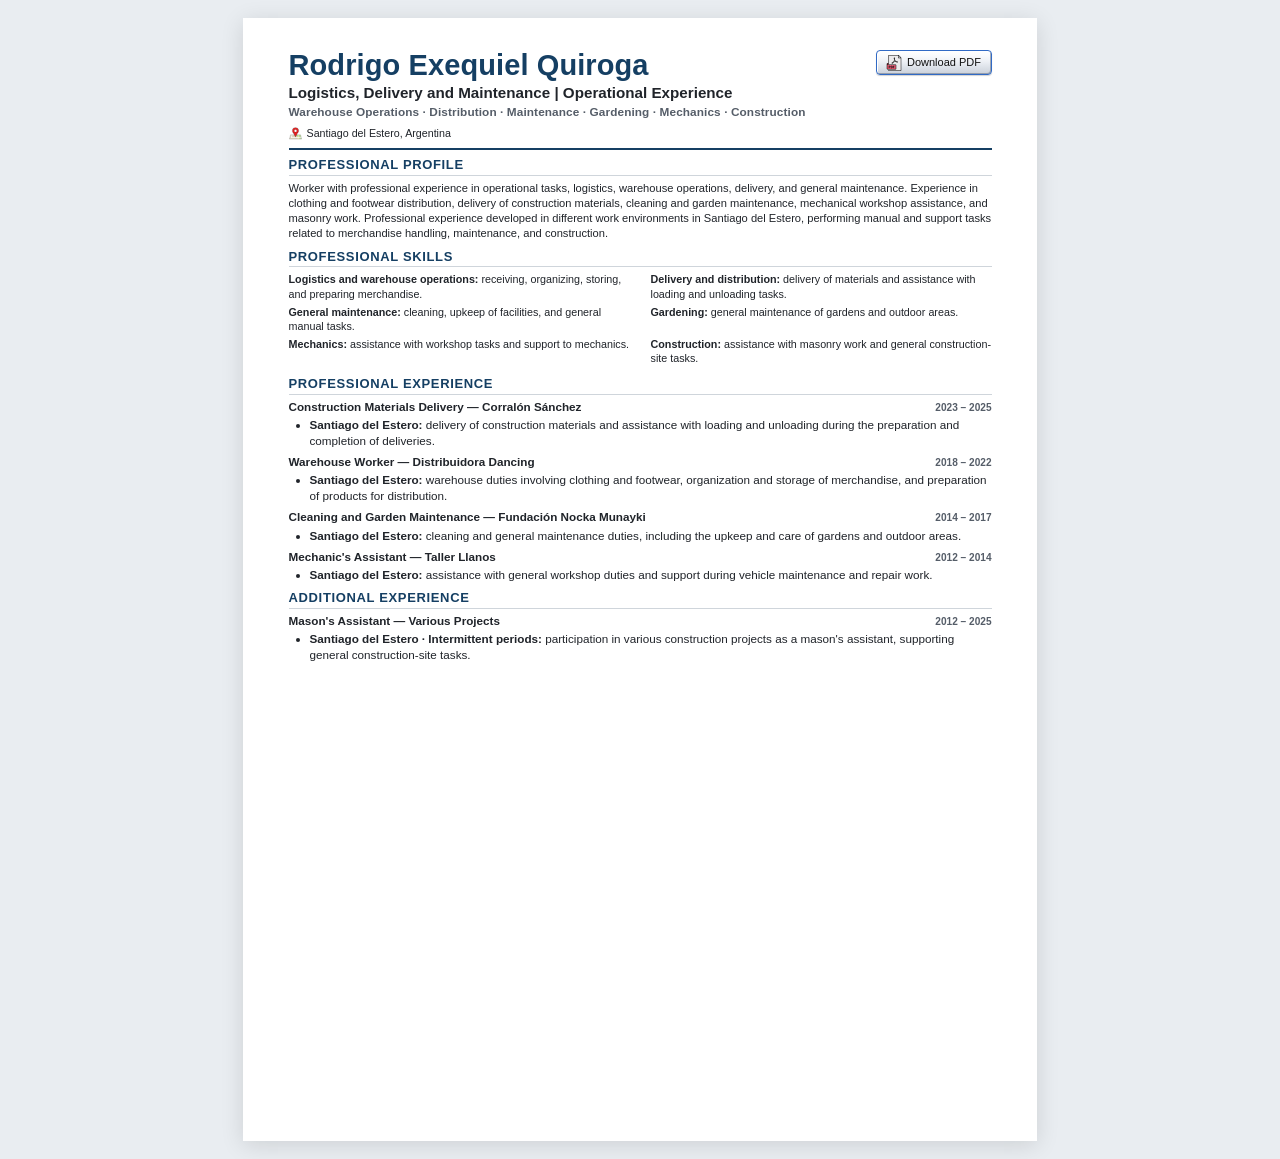
==== index_en.html @ 8ad42e9e "Commit inicial: CV de Rody" ====
<!DOCTYPE html>

<html lang="en">
<head>
<meta charset="utf-8"/>
<meta content="width=device-width, initial-scale=1.0" name="viewport"/>
<meta content="Curriculum Vitae of Rodrigo Exequiel Quiroga: experience in logistics, warehouse operations, delivery, maintenance, gardening, mechanics, and construction." name="description"/>
<title>Curriculum Vitae | Rodrigo Exequiel Quiroga</title>
<link href="css/style.css" rel="stylesheet"/>
<link href="css/print.css" media="print" rel="stylesheet"/>
</head>

<body>
<main class="cv">

<header class="cv-header">

<div class="header-top">
<h1>Rodrigo Exequiel Quiroga</h1>

<a
    aria-label="Download résumé in PDF"
    class="pdf-download"
    download
    href="pdf/cv_english.pdf"
>
<img alt="" aria-hidden="true" src="thumbnails/pdf.png"/>
<span>Download PDF</span>
</a>
</div>

<p class="headline">
    Logistics, Delivery and Maintenance
    <span aria-hidden="true">|</span>
    Operational Experience
</p>

<p class="specialties">
    Warehouse Operations · Distribution · Maintenance · Gardening · Mechanics · Construction
</p>

<address class="contact">
<span class="contact-item">
<img alt="" aria-hidden="true" src="thumbnails/location.png"/>
<span>Santiago del Estero, Argentina</span>
</span>
</address>

</header>


<section aria-labelledby="profile">
<h2 id="profile">Professional Profile</h2>

<p>
    Worker with professional experience in operational tasks, logistics, warehouse
    operations, delivery, and general maintenance. Experience in clothing and footwear
    distribution, delivery of construction materials, cleaning and garden maintenance,
    mechanical workshop assistance, and masonry work. Professional experience developed
    in different work environments in Santiago del Estero, performing manual and support
    tasks related to merchandise handling, maintenance, and construction.
</p>

</section>


<section aria-labelledby="skills">
<h2 id="skills">Professional Skills</h2>

<div class="skills">

<p>
<strong>Logistics and warehouse operations:</strong>
    receiving, organizing, storing, and preparing merchandise.
</p>

<p>
<strong>Delivery and distribution:</strong>
    delivery of materials and assistance with loading and unloading tasks.
</p>

<p>
<strong>General maintenance:</strong>
    cleaning, upkeep of facilities, and general manual tasks.
</p>

<p>
<strong>Gardening:</strong>
    general maintenance of gardens and outdoor areas.
</p>

<p>
<strong>Mechanics:</strong>
    assistance with workshop tasks and support to mechanics.
</p>

<p>
<strong>Construction:</strong>
    assistance with masonry work and general construction-site tasks.
</p>

</div>
</section>


<section aria-labelledby="experience">
<h2 id="experience">Professional Experience</h2>


<article class="entry">

<div class="entry-heading">
<h3>
    Construction Materials Delivery — Corralón Sánchez
</h3>
<p class="date">2023 – 2025</p>
</div>

<ul class="experience-list">
<li>
<strong>Santiago del Estero:</strong>
    delivery of construction materials and assistance with loading
    and unloading during the preparation and completion of deliveries.
</li>
</ul>

</article>


<article class="entry">

<div class="entry-heading">
<h3>
    Warehouse Worker — Distribuidora Dancing
</h3>
<p class="date">2018 – 2022</p>
</div>

<ul class="experience-list">
<li>
<strong>Santiago del Estero:</strong>
    warehouse duties involving clothing and footwear, organization
    and storage of merchandise, and preparation of products for distribution.
</li>
</ul>

</article>


<article class="entry">

<div class="entry-heading">
<h3>
    Cleaning and Garden Maintenance — Fundación Nocka Munayki
</h3>
<p class="date">2014 – 2017</p>
</div>

<ul class="experience-list">
<li>
<strong>Santiago del Estero:</strong>
    cleaning and general maintenance duties, including the upkeep
    and care of gardens and outdoor areas.
</li>
</ul>

</article>


<article class="entry">

<div class="entry-heading">
<h3>
    Mechanic's Assistant — Taller Llanos
</h3>
<p class="date">2012 – 2014</p>
</div>

<ul class="experience-list">
<li>
<strong>Santiago del Estero:</strong>
    assistance with general workshop duties and support during
    vehicle maintenance and repair work.
</li>
</ul>

</article>

</section>


<section aria-labelledby="additional-experience">
<h2 id="additional-experience">Additional Experience</h2>

<article class="entry">

<div class="entry-heading">
<h3>
    Mason's Assistant — Various Projects
</h3>
<p class="date">2012 – 2025</p>
</div>

<ul class="experience-list">
<li>
<strong>Santiago del Estero · Intermittent periods:</strong>
    participation in various construction projects as a mason's assistant,
    supporting general construction-site tasks.
</li>
</ul>

</article>

</section>


</main>
</body>
</html>
---- css/style.css ----
/* ==========================================================
   CV — José Federico Castro Tramontina
   Diseño sobrio, ATS-friendly y preparado para A4.
   ========================================================== */

:root {
    --text: #20242a;
    --muted: #555d68;
    --accent: #153f63;
    --rule: #cfd5db;
    --paper: #ffffff;
    --screen-bg: #e9edf1;
}

*,
*::before,
*::after {
    box-sizing: border-box;
}

html {
    font-size: 16px;
}

body {
    margin: 0;
    color: var(--text);
    background: var(--screen-bg);
    font-family: Arial, Helvetica, sans-serif;
    line-height: 1.36;
    text-rendering: optimizeLegibility;
    -webkit-font-smoothing: antialiased;
}

a {
    color: inherit;
    text-decoration: none;
}

a:hover,
a:focus-visible {
    color: var(--accent);
    text-decoration: underline;
}

/* ==========================================================
   Página A4
   ========================================================== */

.cv {
    width: 210mm;
    min-height: 297mm;
    margin: 18px auto;
    padding: 8.5mm 12mm;
    background: var(--paper);
    box-shadow: 0 4px 22px rgba(0, 0, 0, 0.12);
}

/* ==========================================================
   Encabezado
   ========================================================== */

.cv-header {
    padding-bottom: 8px;
    border-bottom: 2px solid var(--accent);
}

.header-top {
    display: flex;
    align-items: flex-start;
    justify-content: space-between;
    gap: 18px;
}

h1,
h2,
h3,
p {
    margin-top: 0;
}

h1 {
    margin-bottom: 3px;
    color: var(--accent);
    font-size: 29px;
    line-height: 1.05;
    letter-spacing: 0.1px;
}

/* ==========================================================
   Botón de descarga PDF estilo Windows XP
   ========================================================== */

.pdf-download {
    display: inline-flex;
    flex: 0 0 auto;
    align-items: center;
    justify-content: center;
    gap: 5px;

    min-width: 116px;
    height: 25px;
    margin: 0;
    padding: 2px 9px;

    color: #111111;

    background:
        linear-gradient(
            to bottom,
            #ffffff 0%,
            #fafbfd 18%,
            #edf0f5 46%,
            #dce1e8 72%,
            #cbd1da 100%
        );

    border: 1px solid #316ac5;
    border-radius: 4px;

    box-shadow:
        inset 1px 1px 0 rgba(255, 255, 255, 1),
        inset -1px -1px 0 rgba(103, 116, 136, 0.55),
        0 1px 1px rgba(0, 0, 0, 0.18);

    font-family: Arial, Helvetica, sans-serif;
    font-size: 11px;
    font-weight: 400;
    line-height: 1;

    white-space: nowrap;
    text-decoration: none;

    cursor: pointer;
    user-select: none;
}

.pdf-download img {
    width: 16px;
    height: 16px;
    flex: 0 0 16px;
    object-fit: contain;
}

.pdf-download:hover,
.pdf-download:focus-visible {
    color: #111111;

    background:
        linear-gradient(
            to bottom,
            #ffffff 0%,
            #ffffff 20%,
            #f2f6fb 48%,
            #e1eaf5 74%,
            #ccdced 100%
        );

    border-color: #0a4fa3;

    text-decoration: none;
    outline: none;
}

.pdf-download:focus-visible {
    box-shadow:
        inset 1px 1px 0 rgba(255, 255, 255, 1),
        inset -1px -1px 0 rgba(103, 116, 136, 0.55),
        0 0 0 2px rgba(49, 106, 197, 0.25);
}

.pdf-download:active {
    padding-top: 3px;
    padding-bottom: 1px;

    background:
        linear-gradient(
            to bottom,
            #c9ced7 0%,
            #dce1e8 38%,
            #eef1f5 72%,
            #fafbfc 100%
        );

    box-shadow:
        inset 1px 1px 1px rgba(45, 54, 68, 0.45),
        inset -1px -1px 0 rgba(255, 255, 255, 0.9);
}

.headline {
    margin-bottom: 3px;
    font-size: 15.2px;
    font-weight: 700;
    line-height: 1.2;
}

.specialties {
    margin-bottom: 7px;
    color: var(--muted);
    font-size: 11.8px;
    font-weight: 600;
    line-height: 1.25;
    letter-spacing: 0.1px;
}

.contact {
    display: flex;
    flex-wrap: wrap;
    gap: 5px 15px;
    margin: 0;
    font-size: 10.7px;
    font-style: normal;
    line-height: 1.25;
}

.contact a,
.contact-item {
    display: inline-flex;
    align-items: center;
    gap: 5px;
    white-space: nowrap;
}

.contact img {
    width: 13px;
    height: 13px;
    flex: 0 0 13px;
    object-fit: contain;
}

.availability {
    margin: 5px 0 0;
    color: var(--muted);
    font-size: 10.6px;
    font-weight: 600;
    line-height: 1.25;
}

/* ==========================================================
   Secciones generales
   ========================================================== */

section {
    margin-top: 8px;
}

h2 {
    margin-bottom: 5px;
    padding-bottom: 2px;
    border-bottom: 1px solid var(--rule);
    color: var(--accent);
    font-size: 13px;
    line-height: 1.15;
    letter-spacing: 0.65px;
    text-transform: uppercase;
}

h3 {
    margin-bottom: 1px;
    font-size: 11.7px;
    line-height: 1.24;
}

p {
    margin-bottom: 4px;
    font-size: 11.15px;
    line-height: 1.36;
}

/* ==========================================================
   Perfil profesional
   ========================================================== */

section[aria-labelledby="perfil"] > p {
    text-align: justify;
    text-justify: inter-word;
    hyphens: auto;
}

/* ==========================================================
   Competencias técnicas
   ========================================================== */

.skills {
    display: grid;
    grid-template-columns: 1fr 1fr;
    column-gap: 21px;
    row-gap: 1px;
}

.skills p {
    margin-bottom: 3px;
    font-size: 10.75px;
    line-height: 1.32;
}

/* ==========================================================
   Experiencia profesional
   ========================================================== */

.entry {
    margin-bottom: 6px;
    break-inside: avoid;
    page-break-inside: avoid;
}

.entry:last-child {
    margin-bottom: 0;
}

.entry-heading {
    display: flex;
    align-items: baseline;
    justify-content: space-between;
    gap: 14px;
}

.entry-heading h3 {
    flex: 1 1 auto;
}

.date {
    flex: 0 0 auto;
    margin: 0;
    color: var(--muted);
    font-size: 10.1px;
    font-weight: 700;
    line-height: 1.2;
    white-space: nowrap;
}

/*
 * Los ítems de experiencia usan exactamente el mismo tamaño
 * que los títulos de los puestos (h3). No modifica ninguna
 * otra fuente del CV.
 */

.experience-list {
    margin: 2px 0 0;
    padding-left: 21px;
}

.experience-list li {
    margin: 0;
    font-size: 11.7px;
    line-height: 1.36;
    font-weight: 400;
}

.experience-list strong {
    font-size: inherit;
    font-weight: 700;
}

/* ==========================================================
   Proyectos y formación
   ========================================================== */

.projects,
.education {
    break-inside: avoid;
    page-break-inside: avoid;
}

.projects p {
    margin-bottom: 4px;
}

.education p {
    margin-bottom: 3px;
}

/* ==========================================================
   Pie
   ========================================================== */

.cv-footer {
    margin-top: 7px;
    padding-top: 5px;
    border-top: 1px solid var(--rule);
}

.cv-footer p {
    margin: 0;
    font-size: 10.8px;
}

/* ==========================================================
   Pantallas pequeñas
   ========================================================== */

@media (max-width: 900px) {
    body {
        background: var(--paper);
    }

    .cv {
        width: 100%;
        min-height: auto;
        margin: 0;
        padding: 22px;
        box-shadow: none;
    }

    .skills {
        grid-template-columns: 1fr;
    }

    .entry-heading {
        display: block;
    }

    .date {
        margin-top: 2px;
    }
}

@media (max-width: 560px) {
    .header-top {
        flex-direction: column;
        align-items: flex-start;
        gap: 8px;
    }
}
---- css/print.css ----
@page {
    size: A4;
    margin: 0;
}

html,
body {
    width: 100%;
    height: 100%;

    margin: 0;
    padding: 0;

    overflow: hidden;

    background: #ffffff;
}

body {
    -webkit-print-color-adjust: exact;
    print-color-adjust: exact;
}

.cv {
    width: auto;
    height: 297mm;
    min-height: 297mm;
    max-height: 297mm;

    margin: 0;

    /*
     * Compensación óptica:
     * 6 mm arriba + 11 mm abajo = 17 mm totales.
     * Se conserva exactamente la misma altura útil anterior.
     */
    padding: 3mm 12mm 9mm;

    overflow: hidden;

    background: #ffffff;
    box-shadow: none;
}

/* ==========================================================
   Ocultar botón de descarga en impresión
   ========================================================== */

.pdf-download {
    display: none;
}

/* ==========================================================
   Mantener las dos columnas de competencias técnicas
   ========================================================== */

.skills {
    display: grid;
    grid-template-columns: 1fr 1fr;
    column-gap: 21px;
    row-gap: 1px;
}

/* ==========================================================
   Ajuste vertical exclusivo para impresión
   No modifica ningún tamaño de fuente
   ========================================================== */

section {
    margin-top: 7px;
}

h2 {
    margin-bottom: 4px;
}

.entry {
    margin-bottom: 5px;
}

.experience-list {
    margin-top: 1px;
}

.projects p {
    margin-bottom: 3px;
}

.education p {
    margin-bottom: 2px;
}

.cv-footer {
    margin-top: 5px;
    padding-top: 4px;
}

/* ==========================================================
   Enlaces y control de cortes
   ========================================================== */

a {
    color: inherit;
    text-decoration: none;
}

section,
article,
.projects,
.education,
.cv-footer {
    break-inside: avoid;
    page-break-inside: avoid;
}

h1,
h2,
h3,
p,
li {
    orphans: 2;
    widows: 2;
}
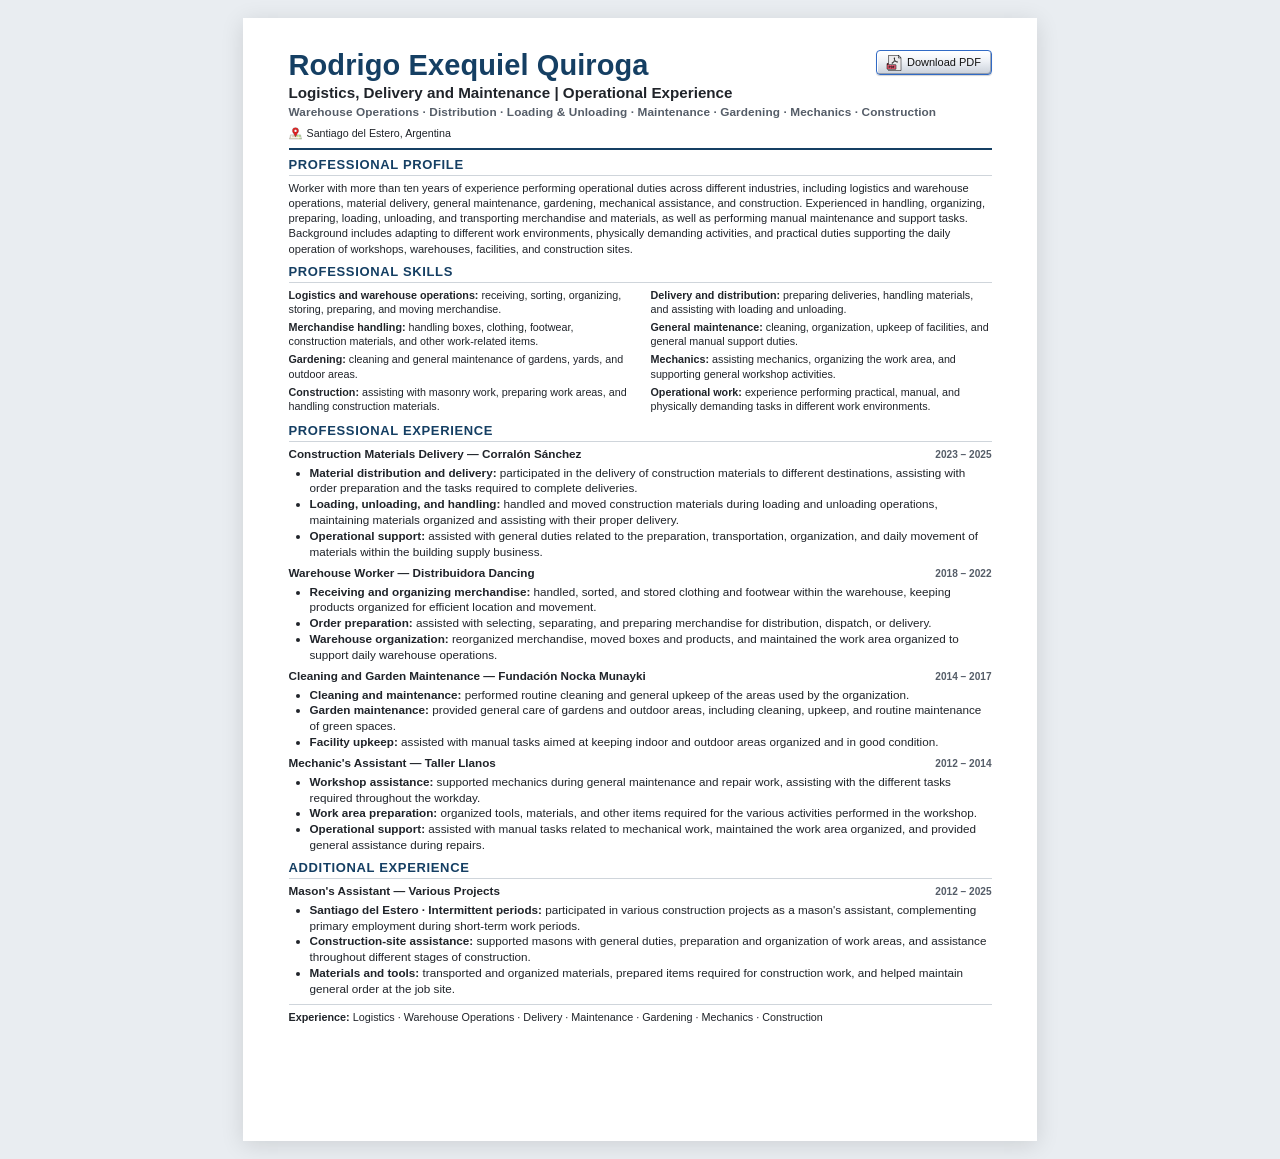
==== commit 16eeb708: "Se agregó más detalle por experiencia laboral" ====
--- a/index_en.html
+++ b/index_en.html
@@ -4,8 +4,8 @@
 <head>
 <meta charset="utf-8"/>
 <meta content="width=device-width, initial-scale=1.0" name="viewport"/>
-<meta content="Curriculum Vitae of Rodrigo Exequiel Quiroga: experience in logistics, warehouse operations, delivery, maintenance, gardening, mechanics, and construction." name="description"/>
-<title>Curriculum Vitae | Rodrigo Exequiel Quiroga</title>
+<meta content="Resume of Rodrigo Exequiel Quiroga: experience in logistics, warehouse operations, delivery, maintenance, gardening, mechanics, and construction." name="description"/>
+<title>Resume | Rodrigo Exequiel Quiroga</title>
 <link href="css/style.css" rel="stylesheet"/>
 <link href="css/print.css" media="print" rel="stylesheet"/>
 </head>
@@ -19,7 +19,7 @@
 <h1>Rodrigo Exequiel Quiroga</h1>
 
 <a
-    aria-label="Download résumé in PDF"
+    aria-label="Download resume in PDF"
     class="pdf-download"
     download
     href="pdf/cv_english.pdf"
@@ -36,7 +36,7 @@
 </p>
 
 <p class="specialties">
-    Warehouse Operations · Distribution · Maintenance · Gardening · Mechanics · Construction
+    Warehouse Operations · Distribution · Loading &amp; Unloading · Maintenance · Gardening · Mechanics · Construction
 </p>
 
 <address class="contact">
@@ -53,12 +53,15 @@
 <h2 id="profile">Professional Profile</h2>
 
 <p>
-    Worker with professional experience in operational tasks, logistics, warehouse
-    operations, delivery, and general maintenance. Experience in clothing and footwear
-    distribution, delivery of construction materials, cleaning and garden maintenance,
-    mechanical workshop assistance, and masonry work. Professional experience developed
-    in different work environments in Santiago del Estero, performing manual and support
-    tasks related to merchandise handling, maintenance, and construction.
+    Worker with more than ten years of experience performing operational duties
+    across different industries, including logistics and warehouse operations,
+    material delivery, general maintenance, gardening, mechanical assistance,
+    and construction. Experienced in handling, organizing, preparing, loading,
+    unloading, and transporting merchandise and materials, as well as performing
+    manual maintenance and support tasks. Background includes adapting to different
+    work environments, physically demanding activities, and practical duties
+    supporting the daily operation of workshops, warehouses, facilities, and
+    construction sites.
 </p>
 
 </section>
@@ -71,32 +74,42 @@
 
 <p>
 <strong>Logistics and warehouse operations:</strong>
-    receiving, organizing, storing, and preparing merchandise.
+    receiving, sorting, organizing, storing, preparing, and moving merchandise.
 </p>
 
 <p>
 <strong>Delivery and distribution:</strong>
-    delivery of materials and assistance with loading and unloading tasks.
+    preparing deliveries, handling materials, and assisting with loading and unloading.
+</p>
+
+<p>
+<strong>Merchandise handling:</strong>
+    handling boxes, clothing, footwear, construction materials, and other work-related items.
 </p>
 
 <p>
 <strong>General maintenance:</strong>
-    cleaning, upkeep of facilities, and general manual tasks.
+    cleaning, organization, upkeep of facilities, and general manual support duties.
 </p>
 
 <p>
 <strong>Gardening:</strong>
-    general maintenance of gardens and outdoor areas.
+    cleaning and general maintenance of gardens, yards, and outdoor areas.
 </p>
 
 <p>
 <strong>Mechanics:</strong>
-    assistance with workshop tasks and support to mechanics.
+    assisting mechanics, organizing the work area, and supporting general workshop activities.
 </p>
 
 <p>
 <strong>Construction:</strong>
-    assistance with masonry work and general construction-site tasks.
+    assisting with masonry work, preparing work areas, and handling construction materials.
+</p>
+
+<p>
+<strong>Operational work:</strong>
+    experience performing practical, manual, and physically demanding tasks in different work environments.
 </p>
 
 </div>
@@ -117,11 +130,25 @@
 </div>
 
 <ul class="experience-list">
-<li>
-<strong>Santiago del Estero:</strong>
-    delivery of construction materials and assistance with loading
-    and unloading during the preparation and completion of deliveries.
-</li>
+
+<li>
+<strong>Material distribution and delivery:</strong>
+    participated in the delivery of construction materials to different destinations,
+    assisting with order preparation and the tasks required to complete deliveries.
+</li>
+
+<li>
+<strong>Loading, unloading, and handling:</strong>
+    handled and moved construction materials during loading and unloading operations,
+    maintaining materials organized and assisting with their proper delivery.
+</li>
+
+<li>
+<strong>Operational support:</strong>
+    assisted with general duties related to the preparation, transportation,
+    organization, and daily movement of materials within the building supply business.
+</li>
+
 </ul>
 
 </article>
@@ -137,11 +164,25 @@
 </div>
 
 <ul class="experience-list">
-<li>
-<strong>Santiago del Estero:</strong>
-    warehouse duties involving clothing and footwear, organization
-    and storage of merchandise, and preparation of products for distribution.
-</li>
+
+<li>
+<strong>Receiving and organizing merchandise:</strong>
+    handled, sorted, and stored clothing and footwear within the warehouse,
+    keeping products organized for efficient location and movement.
+</li>
+
+<li>
+<strong>Order preparation:</strong>
+    assisted with selecting, separating, and preparing merchandise for
+    distribution, dispatch, or delivery.
+</li>
+
+<li>
+<strong>Warehouse organization:</strong>
+    reorganized merchandise, moved boxes and products, and maintained
+    the work area organized to support daily warehouse operations.
+</li>
+
 </ul>
 
 </article>
@@ -157,11 +198,24 @@
 </div>
 
 <ul class="experience-list">
-<li>
-<strong>Santiago del Estero:</strong>
-    cleaning and general maintenance duties, including the upkeep
-    and care of gardens and outdoor areas.
-</li>
+
+<li>
+<strong>Cleaning and maintenance:</strong>
+    performed routine cleaning and general upkeep of the areas used by the organization.
+</li>
+
+<li>
+<strong>Garden maintenance:</strong>
+    provided general care of gardens and outdoor areas, including cleaning,
+    upkeep, and routine maintenance of green spaces.
+</li>
+
+<li>
+<strong>Facility upkeep:</strong>
+    assisted with manual tasks aimed at keeping indoor and outdoor areas
+    organized and in good condition.
+</li>
+
 </ul>
 
 </article>
@@ -177,11 +231,25 @@
 </div>
 
 <ul class="experience-list">
-<li>
-<strong>Santiago del Estero:</strong>
-    assistance with general workshop duties and support during
-    vehicle maintenance and repair work.
-</li>
+
+<li>
+<strong>Workshop assistance:</strong>
+    supported mechanics during general maintenance and repair work,
+    assisting with the different tasks required throughout the workday.
+</li>
+
+<li>
+<strong>Work area preparation:</strong>
+    organized tools, materials, and other items required for the various
+    activities performed in the workshop.
+</li>
+
+<li>
+<strong>Operational support:</strong>
+    assisted with manual tasks related to mechanical work, maintained
+    the work area organized, and provided general assistance during repairs.
+</li>
+
 </ul>
 
 </article>
@@ -202,17 +270,38 @@
 </div>
 
 <ul class="experience-list">
+
 <li>
 <strong>Santiago del Estero · Intermittent periods:</strong>
-    participation in various construction projects as a mason's assistant,
-    supporting general construction-site tasks.
-</li>
+    participated in various construction projects as a mason's assistant,
+    complementing primary employment during short-term work periods.
+</li>
+
+<li>
+<strong>Construction-site assistance:</strong>
+    supported masons with general duties, preparation and organization
+    of work areas, and assistance throughout different stages of construction.
+</li>
+
+<li>
+<strong>Materials and tools:</strong>
+    transported and organized materials, prepared items required for
+    construction work, and helped maintain general order at the job site.
+</li>
+
 </ul>
 
 </article>
 
 </section>
 
+
+<footer class="cv-footer">
+<p>
+<strong>Experience:</strong>
+    Logistics · Warehouse Operations · Delivery · Maintenance · Gardening · Mechanics · Construction
+</p>
+</footer>
 
 </main>
 </body>
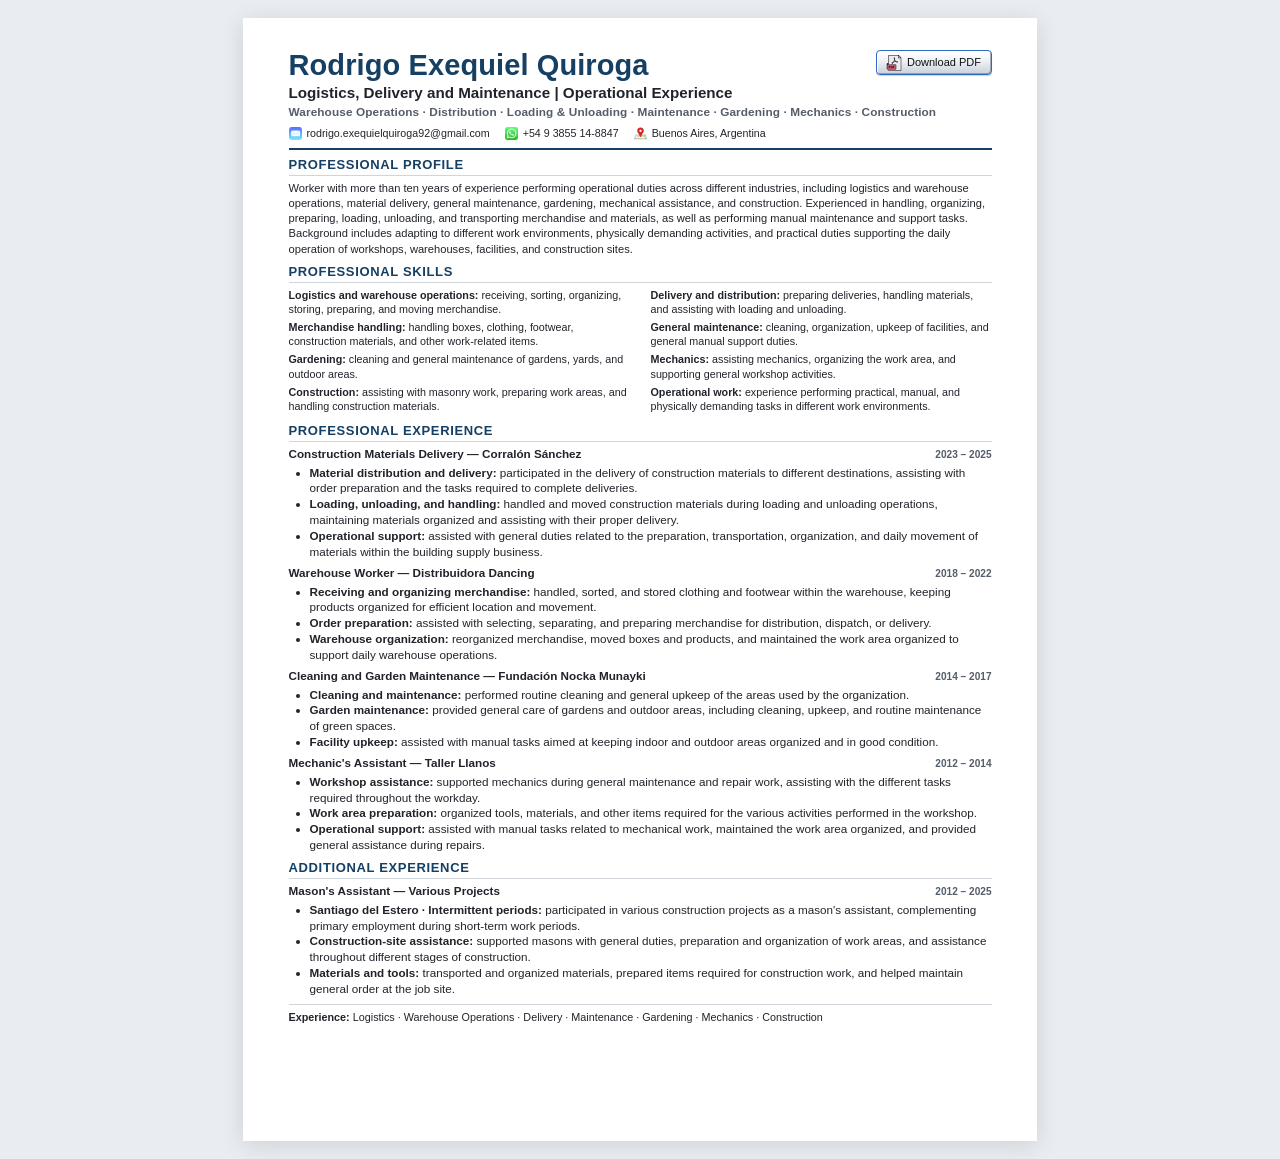
==== commit 2174b858: "Se agregó información de contacto y PDFs" ====
--- a/index_en.html
+++ b/index_en.html
@@ -40,10 +40,22 @@
 </p>
 
 <address class="contact">
+
+<a href="mailto:rodrigo.exequielquiroga92@gmail.com">
+<img alt="" aria-hidden="true" src="thumbnails/email.png"/>
+<span>rodrigo.exequielquiroga92@gmail.com</span>
+</a>
+
+<a href="https://wa.me/5493855148847">
+<img alt="" aria-hidden="true" src="thumbnails/whatsapp.png"/>
+<span>+54 9 3855 14-8847</span>
+</a>
+
 <span class="contact-item">
 <img alt="" aria-hidden="true" src="thumbnails/location.png"/>
-<span>Santiago del Estero, Argentina</span>
+<span>Buenos Aires, Argentina</span>
 </span>
+
 </address>
 
 </header>
--- a/css/print.css
+++ b/css/print.css
@@ -34,7 +34,7 @@
      * 6 mm arriba + 11 mm abajo = 17 mm totales.
      * Se conserva exactamente la misma altura útil anterior.
      */
-    padding: 3mm 12mm 9mm;
+    padding: 4mm 12mm 7mm;
 
     overflow: hidden;
 
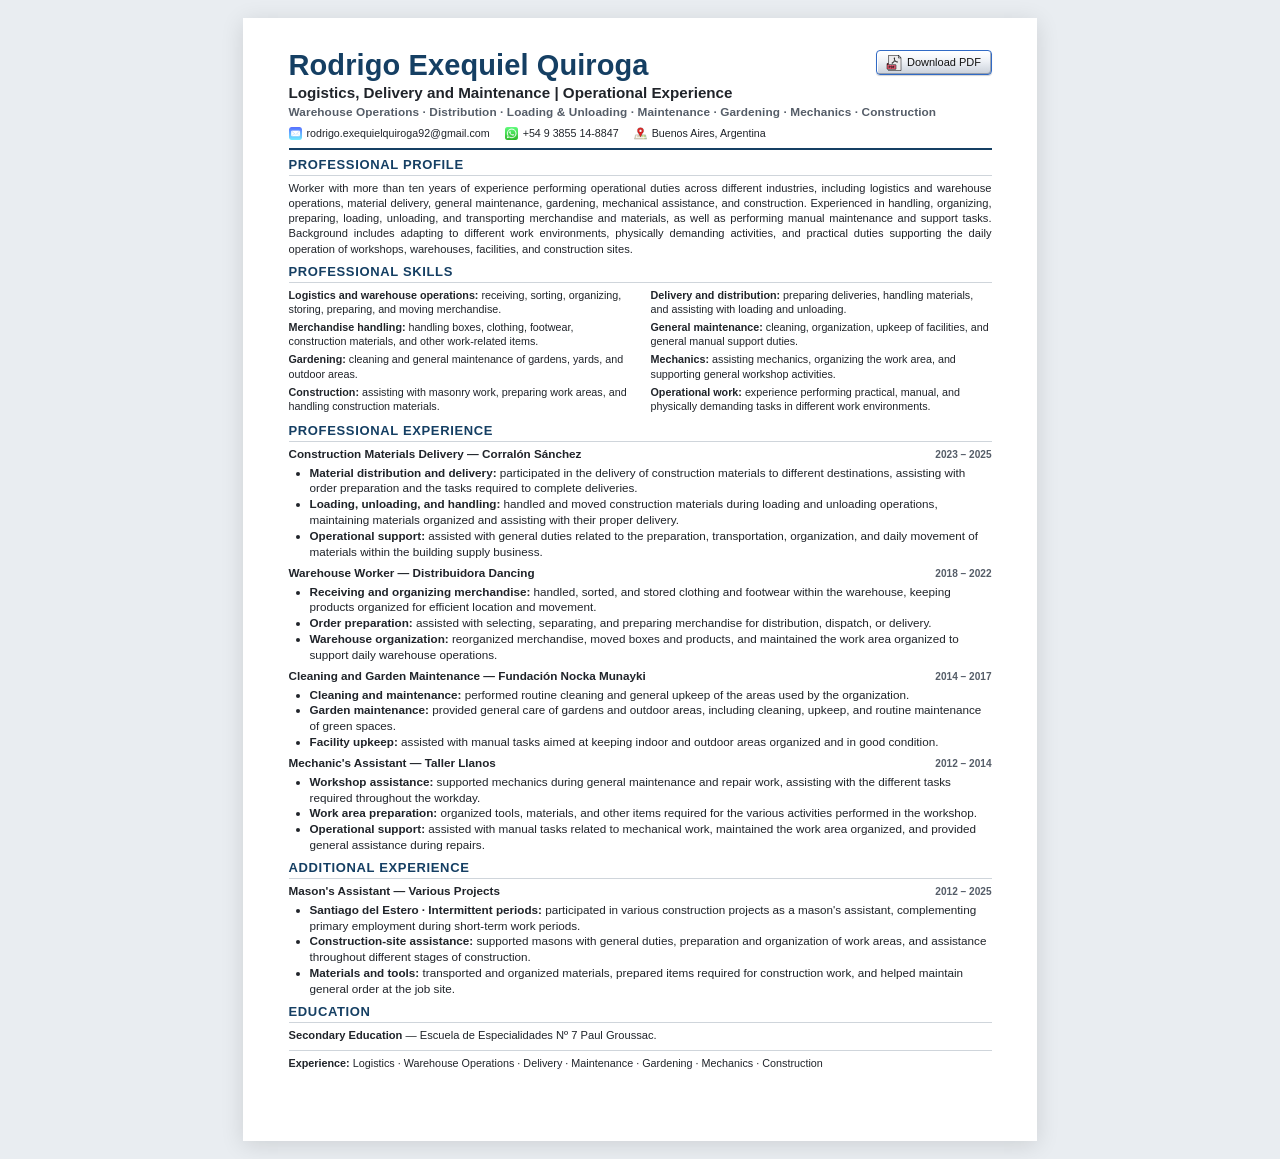
==== commit 2e3ec618: "Se agregó educación secundaria" ====
--- a/index_en.html
+++ b/index_en.html
@@ -19,10 +19,10 @@
 <h1>Rodrigo Exequiel Quiroga</h1>
 
 <a
-    aria-label="Download resume in PDF"
-    class="pdf-download"
-    download
-    href="pdf/cv_english.pdf"
+aria-label="Download resume in PDF"
+class="pdf-download"
+download
+href="pdf/resume_english.pdf"
 >
 <img alt="" aria-hidden="true" src="thumbnails/pdf.png"/>
 <span>Download PDF</span>
@@ -308,6 +308,21 @@
 </section>
 
 
+<section aria-labelledby="education">
+<h2 id="education">Education</h2>
+
+<div class="education">
+
+<p>
+<strong>Secondary Education</strong>
+    — Escuela de Especialidades Nº 7 Paul Groussac.
+</p>
+
+</div>
+
+</section>
+
+
 <footer class="cv-footer">
 <p>
 <strong>Experience:</strong>
--- a/css/style.css
+++ b/css/style.css
@@ -271,7 +271,8 @@
    Perfil profesional
    ========================================================== */
 
-section[aria-labelledby="perfil"] > p {
+section[aria-labelledby="perfil"] > p,
+section[aria-labelledby="profile"] > p {
     text-align: justify;
     text-justify: inter-word;
     hyphens: auto;
--- a/css/print.css
+++ b/css/print.css
@@ -34,7 +34,7 @@
      * 6 mm arriba + 11 mm abajo = 17 mm totales.
      * Se conserva exactamente la misma altura útil anterior.
      */
-    padding: 4mm 12mm 7mm;
+    padding: 1mm 12mm 3mm;
 
     overflow: hidden;
 
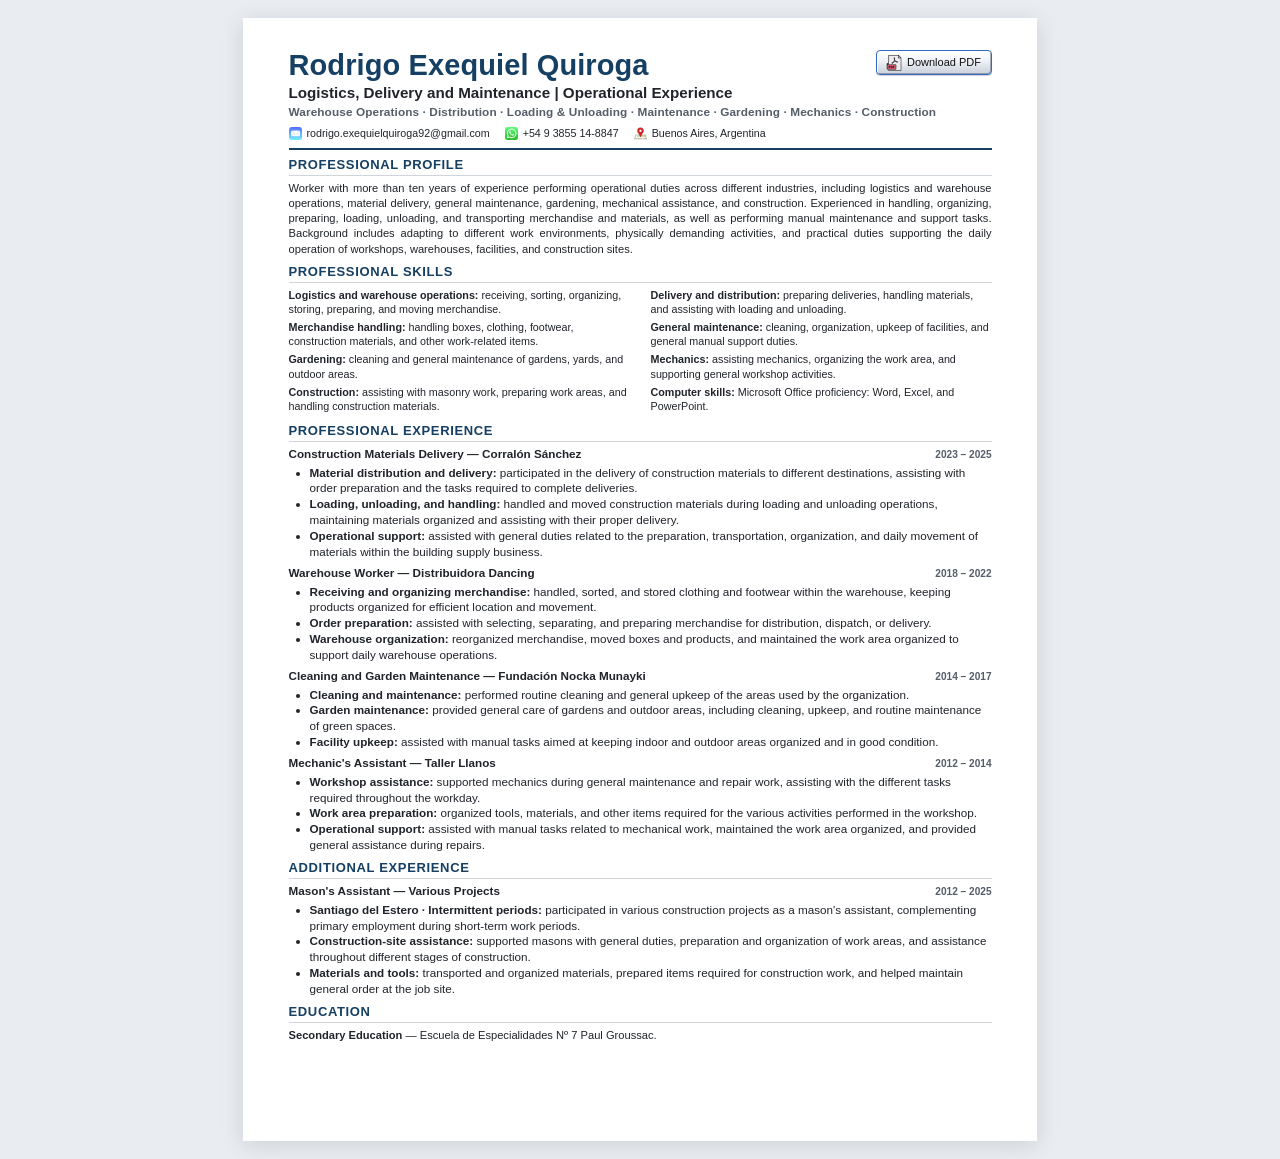
==== commit 7d55e81c: "Se redujo información para entrar en una página" ====
--- a/index_en.html
+++ b/index_en.html
@@ -120,8 +120,8 @@
 </p>
 
 <p>
-<strong>Operational work:</strong>
-    experience performing practical, manual, and physically demanding tasks in different work environments.
+<strong>Computer skills:</strong>
+    Microsoft Office proficiency: Word, Excel, and PowerPoint.
 </p>
 
 </div>
@@ -322,14 +322,6 @@
 
 </section>
 
-
-<footer class="cv-footer">
-<p>
-<strong>Experience:</strong>
-    Logistics · Warehouse Operations · Delivery · Maintenance · Gardening · Mechanics · Construction
-</p>
-</footer>
-
 </main>
 </body>
 </html>
--- a/css/print.css
+++ b/css/print.css
@@ -34,7 +34,7 @@
      * 6 mm arriba + 11 mm abajo = 17 mm totales.
      * Se conserva exactamente la misma altura útil anterior.
      */
-    padding: 1mm 12mm 3mm;
+    padding: 1mm 12mm 1mm;
 
     overflow: hidden;
 
